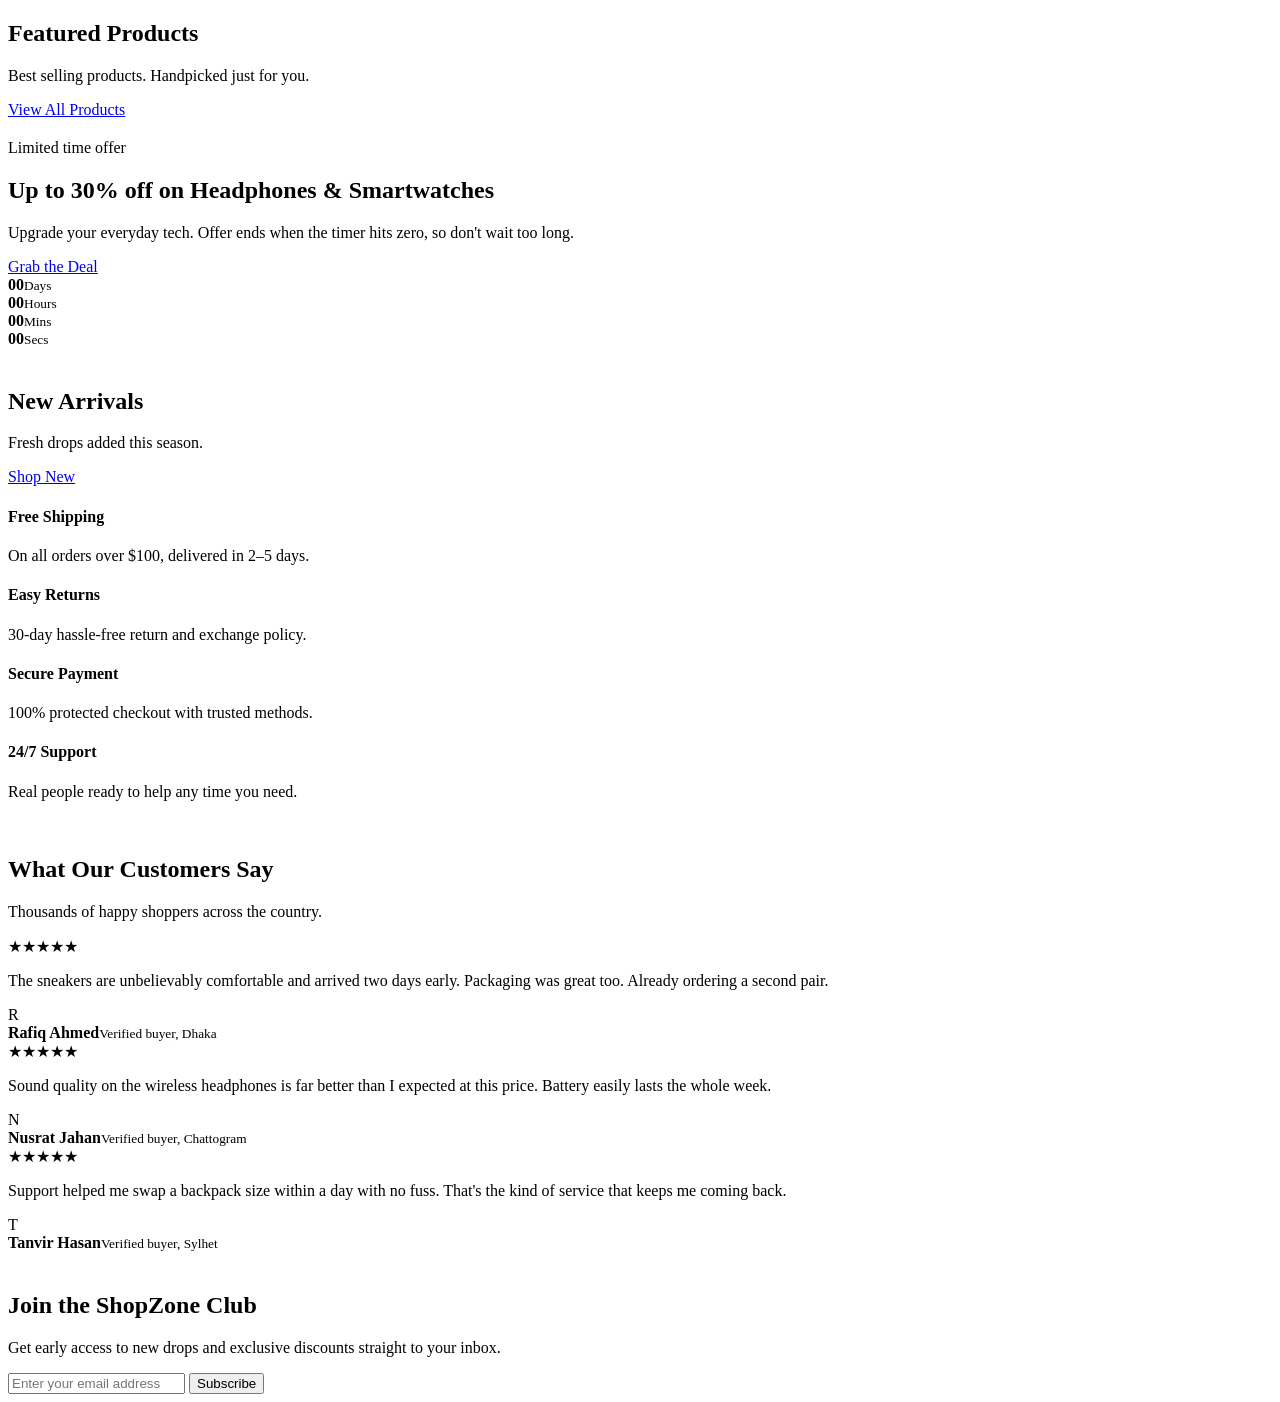
==== index.html @ c3ce2b41 "Add files via upload" ====
<!DOCTYPE html>
<html lang="en">
<head>
  <meta charset="UTF-8">
  <meta name="viewport" content="width=device-width, initial-scale=1">
  <title>ShopZone — Modern E-commerce</title>
  <meta name="description" content="ShopZone: premium sneakers, headphones, smartwatches, backpacks and more. Fast delivery and easy returns.">
  <link rel="preconnect" href="https://fonts.googleapis.com">
  <link rel="preconnect" href="https://fonts.gstatic.com" crossorigin>
  <link href="https://fonts.googleapis.com/css2?family=Inter:wght@400;500;600;700;800&display=swap" rel="stylesheet">
  <link rel="stylesheet" href="css/style.css">
</head>
<body data-page="home">
  <div id="site-header"></div>

  <main>
    <!-- HERO -->
    <section class="hero">
      <div class="container">
        <div class="hero-card" id="hero"></div>
        <div class="cat-strip" id="cat-strip"></div>
      </div>
    </section>

    <!-- FEATURED -->
    <section>
      <div class="container">
        <div class="section-head">
          <div>
            <h2>Featured Products</h2>
            <p>Best selling products. Handpicked just for you.</p>
          </div>
          <a class="link-arrow" href="shop.html">View All Products <i data-i="arrow-right"></i></a>
        </div>
        <div class="grid-5" id="featured"></div>
      </div>
    </section>

    <!-- DEAL -->
    <section style="padding-top:20px">
      <div class="container">
        <div class="deal reveal">
          <div>
            <span class="eyebrow">Limited time offer</span>
            <h2>Up to <span>30% off</span> on Headphones &amp; Smartwatches</h2>
            <p>Upgrade your everyday tech. Offer ends when the timer hits zero, so don't wait too long.</p>
            <a href="shop.html?cat=headphones" class="btn btn-primary">Grab the Deal <i data-i="arrow-right"></i></a>
          </div>
          <div class="countdown" id="countdown" aria-label="Offer countdown">
            <div class="cd-box"><b id="cd-d">00</b><small>Days</small></div>
            <div class="cd-box"><b id="cd-h">00</b><small>Hours</small></div>
            <div class="cd-box"><b id="cd-m">00</b><small>Mins</small></div>
            <div class="cd-box"><b id="cd-s">00</b><small>Secs</small></div>
          </div>
        </div>
      </div>
    </section>

    <!-- NEW ARRIVALS -->
    <section style="padding-top:20px">
      <div class="container">
        <div class="section-head">
          <div>
            <h2>New Arrivals</h2>
            <p>Fresh drops added this season.</p>
          </div>
          <a class="link-arrow" href="shop.html?sort=new">Shop New <i data-i="arrow-right"></i></a>
        </div>
        <div class="grid-4" id="arrivals"></div>
      </div>
    </section>

    <!-- WHY US -->
    <section>
      <div class="container">
        <div class="features">
          <div class="feature panel reveal"><div class="cat-ico"><i data-i="truck"></i></div><div><h4>Free Shipping</h4><p>On all orders over $100, delivered in 2–5 days.</p></div></div>
          <div class="feature panel reveal"><div class="cat-ico"><i data-i="refresh"></i></div><div><h4>Easy Returns</h4><p>30-day hassle-free return and exchange policy.</p></div></div>
          <div class="feature panel reveal"><div class="cat-ico"><i data-i="shield"></i></div><div><h4>Secure Payment</h4><p>100% protected checkout with trusted methods.</p></div></div>
          <div class="feature panel reveal"><div class="cat-ico"><i data-i="headset"></i></div><div><h4>24/7 Support</h4><p>Real people ready to help any time you need.</p></div></div>
        </div>
      </div>
    </section>

    <!-- TESTIMONIALS -->
    <section style="padding-top:20px">
      <div class="container">
        <div class="section-head"><div><h2>What Our Customers Say</h2><p>Thousands of happy shoppers across the country.</p></div></div>
        <div class="grid-3">
          <div class="testi panel reveal"><span class="stars" style="--r:100%">★★★★★</span><p>The sneakers are unbelievably comfortable and arrived two days early. Packaging was great too. Already ordering a second pair.</p><div class="who"><div class="avatar">R</div><div><b>Rafiq Ahmed</b><small>Verified buyer, Dhaka</small></div></div></div>
          <div class="testi panel reveal"><span class="stars" style="--r:100%">★★★★★</span><p>Sound quality on the wireless headphones is far better than I expected at this price. Battery easily lasts the whole week.</p><div class="who"><div class="avatar">N</div><div><b>Nusrat Jahan</b><small>Verified buyer, Chattogram</small></div></div></div>
          <div class="testi panel reveal"><span class="stars" style="--r:90%">★★★★★</span><p>Support helped me swap a backpack size within a day with no fuss. That's the kind of service that keeps me coming back.</p><div class="who"><div class="avatar">T</div><div><b>Tanvir Hasan</b><small>Verified buyer, Sylhet</small></div></div></div>
        </div>
      </div>
    </section>

    <!-- NEWSLETTER -->
    <section style="padding-top:20px">
      <div class="container">
        <div class="newsletter reveal">
          <h2>Join the ShopZone Club</h2>
          <p>Get early access to new drops and exclusive discounts straight to your inbox.</p>
          <form class="nl-form" data-newsletter novalidate>
            <input type="email" placeholder="Enter your email address" aria-label="Email address" required>
            <button class="btn btn-primary" type="submit">Subscribe</button>
          </form>
        </div>
      </div>
    </section>
  </main>

  <div id="site-footer"></div>

  <script src="js/data.js"></script>
  <script src="js/main.js"></script>
  <script src="js/home.js"></script>
</body>
</html>
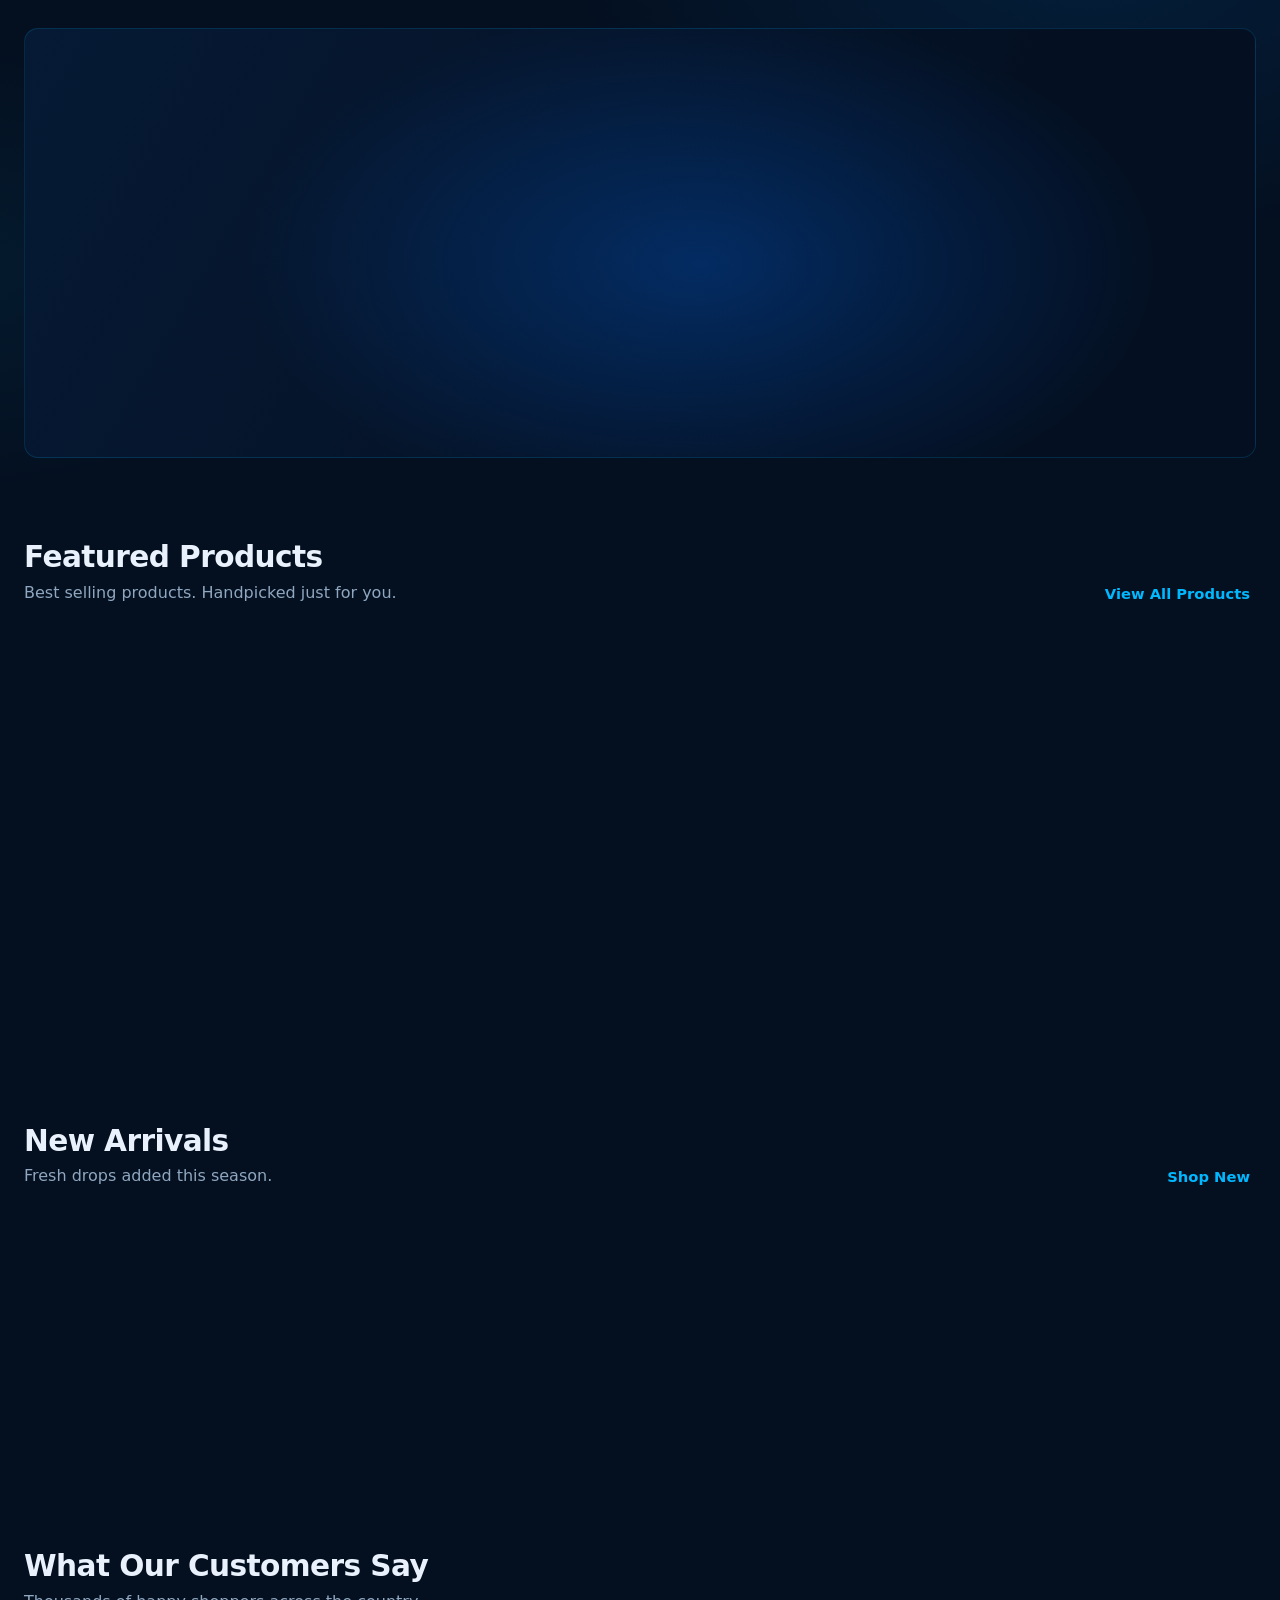
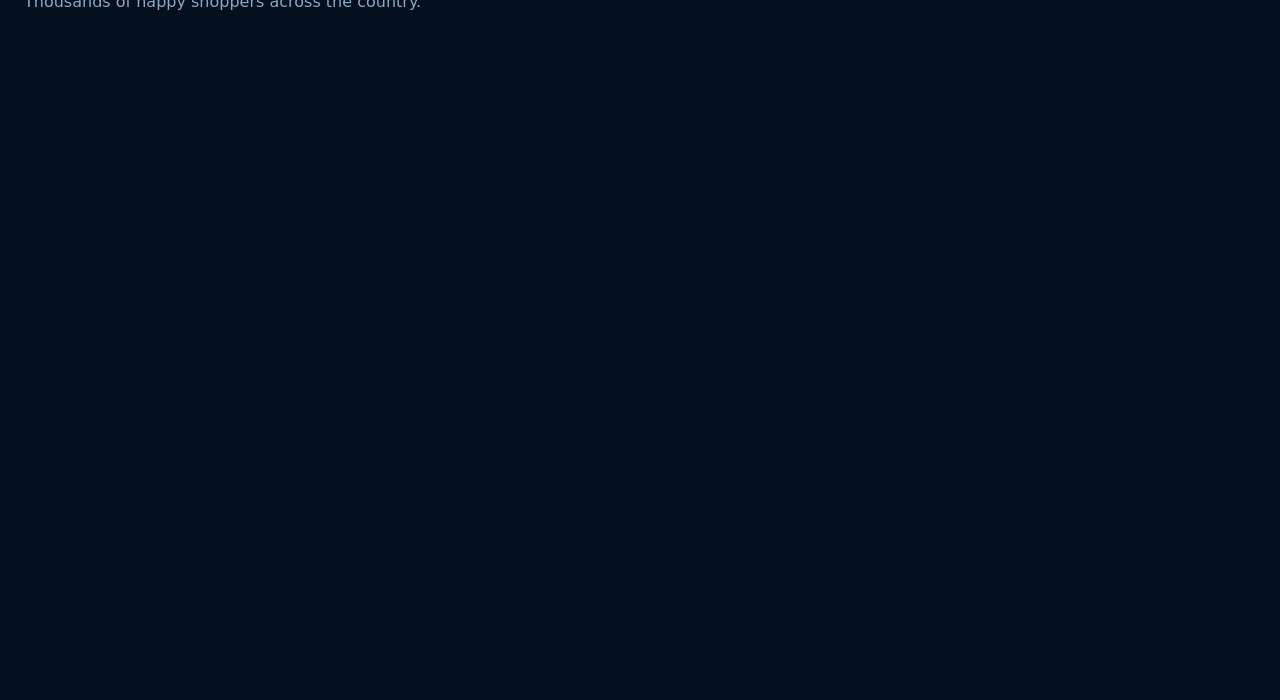
==== commit 219cbce4: "Update index.html" ====
--- a/index.html
+++ b/index.html
@@ -8,7 +8,7 @@
   <link rel="preconnect" href="https://fonts.googleapis.com">
   <link rel="preconnect" href="https://fonts.gstatic.com" crossorigin>
   <link href="https://fonts.googleapis.com/css2?family=Inter:wght@400;500;600;700;800&display=swap" rel="stylesheet">
-  <link rel="stylesheet" href="css/style.css">
+  <link rel="stylesheet" href="style.css">
 </head>
 <body data-page="home">
   <div id="site-header"></div>
--- a/style.css
+++ b/style.css
@@ -0,0 +1,400 @@
+/* ShopZone — main stylesheet */
+:root{
+  --bg:#040f1f; --bg2:#071a31; --card:#081d36; --card2:#0b2442;
+  --border:rgba(0,184,255,.16); --border2:rgba(255,255,255,.08);
+  --accent:#00b8ff; --accent2:#0a84ff; --text:#e9f2fc; --muted:#8fa7c0;
+  --danger:#ff5d73; --ok:#25d49a; --warn:#ffb84d;
+  --radius:14px; --shadow:0 10px 40px rgba(0,0,0,.35);
+  --container:1240px;
+}
+*{box-sizing:border-box;margin:0;padding:0}
+html{scroll-behavior:smooth}
+body{font-family:'Inter',system-ui,-apple-system,'Segoe UI',Roboto,sans-serif;background:var(--bg);color:var(--text);line-height:1.6;-webkit-font-smoothing:antialiased;
+  background-image:radial-gradient(900px 500px at 85% -5%,rgba(0,140,255,.12),transparent 60%),radial-gradient(700px 400px at -5% 30%,rgba(0,184,255,.07),transparent 60%);
+  background-attachment:fixed}
+img{max-width:100%;display:block}
+a{color:inherit;text-decoration:none}
+button,input,select,textarea{font:inherit;color:inherit}
+button{cursor:pointer;background:none;border:0}
+ul{list-style:none}
+.container{width:min(var(--container),100% - 48px);margin-inline:auto}
+svg.ico{width:1.15em;height:1.15em;stroke:currentColor;fill:none;stroke-width:2;stroke-linecap:round;stroke-linejoin:round;flex:none}
+:focus-visible{outline:2px solid var(--accent);outline-offset:2px}
+
+/* ---------- Buttons ---------- */
+.btn{display:inline-flex;align-items:center;justify-content:center;gap:8px;padding:12px 24px;border-radius:999px;font-weight:600;font-size:.95rem;transition:.25s;white-space:nowrap}
+.btn-primary{background:linear-gradient(135deg,#17c3ff,#0a8cff);color:#021428;box-shadow:0 8px 24px rgba(0,170,255,.3)}
+.btn-primary:hover{transform:translateY(-2px);box-shadow:0 12px 30px rgba(0,170,255,.45)}
+.btn-outline{border:1px solid var(--accent);color:var(--accent);background:rgba(0,184,255,.04)}
+.btn-outline:hover{background:var(--accent);color:#021428}
+.btn-ghost{border:1px solid var(--border2);color:var(--text)}
+.btn-ghost:hover{border-color:var(--accent);color:var(--accent)}
+.btn-block{width:100%}
+.btn-sm{padding:9px 16px;font-size:.85rem}
+.btn[disabled]{opacity:.5;pointer-events:none}
+
+/* ---------- Header ---------- */
+.site-header{position:sticky;top:0;z-index:100;background:rgba(4,15,31,.82);backdrop-filter:blur(14px);border-bottom:1px solid var(--border2)}
+.header-inner{display:flex;align-items:center;gap:28px;height:76px}
+.logo{display:flex;align-items:center;gap:10px;font-size:1.45rem;font-weight:800;letter-spacing:-.02em}
+.logo svg{width:34px;height:34px}
+.logo span{color:var(--accent)}
+.search{flex:0 1 400px;position:relative}
+.search input{width:100%;padding:12px 18px 12px 46px;border-radius:999px;background:rgba(255,255,255,.04);border:1px solid var(--border);outline:0;transition:.2s;font-size:.92rem}
+.search input::placeholder{color:#7f97b0}
+.search input:focus{border-color:var(--accent);box-shadow:0 0 0 4px rgba(0,184,255,.12)}
+.search .ico{position:absolute;left:17px;top:50%;transform:translateY(-50%);color:#9bb2c9}
+.nav{display:flex;gap:6px;margin-left:auto}
+.nav a{position:relative;padding:8px 16px;font-weight:500;font-size:.95rem;color:#cfdced;transition:.2s}
+.nav a:hover{color:#fff}
+.nav a.active{color:#fff}
+.nav a.active::after{content:"";position:absolute;left:16px;right:16px;bottom:-14px;height:2px;background:var(--accent);box-shadow:0 0 12px var(--accent);border-radius:2px}
+.header-actions{display:flex;align-items:center;gap:8px}
+.icon-btn{position:relative;width:44px;height:44px;display:grid;place-items:center;border-radius:50%;transition:.2s;font-size:1.15rem}
+.icon-btn:hover{background:rgba(0,184,255,.1);color:var(--accent)}
+.icon-btn.boxed{border:1px solid var(--border)}
+.cart-badge{position:absolute;top:-2px;right:-2px;min-width:20px;height:20px;padding:0 5px;border-radius:999px;background:var(--accent);color:#021428;font-size:.7rem;font-weight:800;display:grid;place-items:center;transition:transform .25s}
+.cart-badge.bump{transform:scale(1.4)}
+.cart-badge:empty,.cart-badge[data-n="0"]{display:none}
+.menu-toggle{display:none}
+
+/* ---------- Layout helpers ---------- */
+section{padding:56px 0}
+.section-head{display:flex;align-items:flex-end;justify-content:space-between;gap:20px;margin-bottom:28px}
+.section-head h2{font-size:1.85rem;font-weight:800;letter-spacing:-.02em;line-height:1.2}
+.section-head p{color:var(--muted);margin-top:4px}
+.link-arrow{display:inline-flex;align-items:center;gap:6px;color:var(--accent);font-weight:600;font-size:.92rem}
+.link-arrow:hover{gap:10px}
+.link-arrow{transition:gap .2s}
+.eyebrow{display:inline-block;font-size:.75rem;letter-spacing:.28em;text-transform:uppercase;color:var(--accent);font-weight:700;margin-bottom:12px}
+.grid-5{display:grid;grid-template-columns:repeat(5,1fr);gap:20px}
+.grid-4{display:grid;grid-template-columns:repeat(4,1fr);gap:20px}
+.grid-3{display:grid;grid-template-columns:repeat(3,1fr);gap:24px}
+.panel{background:linear-gradient(180deg,var(--card),#06172d);border:1px solid var(--border);border-radius:var(--radius)}
+
+/* page hero (inner pages) */
+.page-hero{padding:56px 0 40px;text-align:center;border-bottom:1px solid var(--border2);background:radial-gradient(600px 220px at 50% 0,rgba(0,184,255,.12),transparent 70%)}
+.page-hero h1{font-size:2.5rem;font-weight:800;letter-spacing:-.03em}
+.page-hero p{color:var(--muted);max-width:620px;margin:10px auto 0}
+.crumbs{display:flex;justify-content:center;gap:8px;font-size:.85rem;color:var(--muted);margin-bottom:14px}
+.crumbs a:hover{color:var(--accent)}
+
+/* ---------- Hero (home) ---------- */
+.hero{padding:28px 0 8px}
+.hero-card{position:relative;isolation:isolate;overflow:hidden;border:1px solid var(--border);border-radius:var(--radius);min-height:430px;
+  background:radial-gradient(700px 400px at 55% 55%,rgba(0,110,255,.28),transparent 65%),linear-gradient(120deg,#061a35,#041022 70%)}
+.hero-slide{position:absolute;inset:0;display:grid;grid-template-columns:1.05fr 1.2fr .75fr;align-items:center;gap:20px;padding:0 52px;opacity:0;visibility:hidden;transition:opacity .7s,visibility .7s}
+.hero-slide.on{opacity:1;visibility:visible}
+.hero-copy .eyebrow{font-size:.72rem}
+.hero-copy h1{font-size:clamp(2.4rem,4.6vw,4rem);line-height:1.04;font-weight:800;letter-spacing:-.035em}
+.hero-copy h1 em{display:block;font-style:normal;color:var(--accent)}
+.hero-copy p{color:#c4d4e6;max-width:380px;margin:16px 0 26px}
+.hero-visual{position:relative;height:100%;display:grid;place-items:center}
+.hero-ring{position:relative;width:min(400px,100%);aspect-ratio:1;border-radius:50%;padding:10px;
+  background:conic-gradient(from 200deg,#00b8ff,#0a4cff,transparent 55%,#00b8ff);animation:spin 14s linear infinite}
+.hero-ring::after{content:"";position:absolute;inset:-26px;border-radius:50%;background:radial-gradient(circle,rgba(0,150,255,.35),transparent 65%);z-index:-1;filter:blur(18px)}
+.hero-ring .inner{width:100%;height:100%;border-radius:50%;overflow:hidden;background:#04122a;animation:spin 14s linear infinite reverse}
+.hero-ring img{width:100%;height:100%;object-fit:cover}
+@keyframes spin{to{transform:rotate(360deg)}}
+.hero-info h3{font-size:1.35rem;font-weight:700}
+.hero-info .tags{display:flex;flex-wrap:wrap;align-items:center;gap:8px;color:#bfd0e3;font-size:.82rem;margin:6px 0 14px}
+.hero-info .tags i{width:4px;height:4px;background:var(--accent);border-radius:50%}
+.hero-info .price{font-size:1.7rem;font-weight:800;margin-bottom:14px}
+.hero-dots{position:absolute;bottom:18px;left:50%;transform:translateX(-50%);display:flex;gap:8px;z-index:3}
+.hero-dots button{width:9px;height:9px;border-radius:99px;background:rgba(255,255,255,.25);transition:.3s}
+.hero-dots button.on{width:28px;background:var(--accent)}
+
+/* ---------- Category tiles ---------- */
+.cat-strip{display:grid;grid-template-columns:repeat(6,1fr);gap:16px;margin-top:18px}
+.cat-tile{display:flex;align-items:center;gap:14px;padding:18px;border:1px solid var(--border);border-radius:12px;background:linear-gradient(180deg,rgba(11,36,66,.7),rgba(6,22,42,.7));transition:.25s}
+.cat-tile:hover{transform:translateY(-4px);border-color:var(--accent);box-shadow:0 12px 30px rgba(0,150,255,.15)}
+.cat-ico{width:52px;height:52px;border-radius:50%;display:grid;place-items:center;background:rgba(0,184,255,.1);border:1px solid var(--border);color:#dff3ff;font-size:1.4rem;flex:none}
+.cat-tile b{display:block;font-size:.95rem;line-height:1.3}
+.cat-tile small{color:var(--muted);font-size:.8rem}
+
+/* ---------- Product card ---------- */
+.card{position:relative;background:linear-gradient(180deg,var(--card),#06172d);border:1px solid var(--border);border-radius:12px;overflow:hidden;transition:.3s;display:flex;flex-direction:column}
+.card:hover{transform:translateY(-6px);border-color:rgba(0,184,255,.45);box-shadow:0 18px 40px rgba(0,0,0,.4),0 0 0 1px rgba(0,184,255,.1)}
+.card-img{display:block;position:relative;aspect-ratio:4/3;overflow:hidden;background:radial-gradient(circle at 50% 60%,#0c2d57,#06162b)}
+.card-img img{width:100%;height:100%;object-fit:cover;transition:transform .5s}
+.card:hover .card-img img{transform:scale(1.07)}
+.badge{position:absolute;top:12px;left:12px;z-index:2;padding:3px 10px;border-radius:6px;background:var(--accent2);font-size:.75rem;font-weight:700;color:#fff}
+.badge.new{background:var(--ok);color:#02241a}
+.wish{position:absolute;top:10px;right:10px;z-index:2;width:36px;height:36px;border-radius:50%;display:grid;place-items:center;background:rgba(4,15,31,.55);backdrop-filter:blur(6px);transition:.2s}
+.wish:hover{color:var(--danger);transform:scale(1.1)}
+.wish.on{color:var(--danger)}
+.wish.on svg,.wish-btn.on svg{fill:var(--danger)}
+.wish-btn{width:52px;padding:0}
+.wish-btn.on{color:var(--danger);border-color:var(--danger)}
+.card-body{padding:16px;display:flex;flex-direction:column;gap:8px;flex:1}
+.card-body h3{font-size:.98rem;font-weight:600;line-height:1.35}
+.card-body h3 a:hover{color:var(--accent)}
+.rating{display:flex;align-items:center;gap:8px;font-size:.8rem;color:#c5d4e6}
+.stars{--r:90%;font-size:.95rem;letter-spacing:2px;background:linear-gradient(90deg,#ffb534 var(--r),#34455c var(--r));-webkit-background-clip:text;background-clip:text;color:transparent;-webkit-text-fill-color:transparent;line-height:1}
+.price{display:flex;align-items:baseline;gap:10px}
+.price s{color:#7d93ab;font-size:.85rem}
+.price b{color:var(--accent);font-size:1.15rem;font-weight:700}
+.card-body .btn{margin-top:auto}
+.card-body .btn-outline{border-radius:8px;padding:10px;font-size:.85rem}
+
+/* ---------- Deal banner ---------- */
+.deal{display:grid;grid-template-columns:1.2fr 1fr;gap:30px;align-items:center;padding:44px 52px;border-radius:var(--radius);border:1px solid var(--border);overflow:hidden;position:relative;
+  background:radial-gradient(500px 300px at 90% 50%,rgba(0,150,255,.3),transparent 70%),linear-gradient(120deg,#07213f,#041022)}
+.deal h2{font-size:2.2rem;font-weight:800;letter-spacing:-.03em;line-height:1.15;margin-bottom:10px}
+.deal h2 span{color:var(--accent)}
+.deal p{color:#bfd0e3;margin-bottom:22px;max-width:440px}
+.countdown{display:flex;gap:12px;justify-content:center}
+.cd-box{width:84px;padding:14px 0;text-align:center;border-radius:12px;background:rgba(255,255,255,.05);border:1px solid var(--border)}
+.cd-box b{display:block;font-size:1.9rem;font-weight:800;line-height:1.1;font-variant-numeric:tabular-nums}
+.cd-box small{font-size:.7rem;color:var(--muted);text-transform:uppercase;letter-spacing:.12em}
+
+/* ---------- Feature / info blocks ---------- */
+.features{display:grid;grid-template-columns:repeat(4,1fr);gap:20px}
+.feature{padding:26px;display:flex;gap:16px;align-items:flex-start;transition:.25s}
+.feature:hover{border-color:var(--accent);transform:translateY(-3px)}
+.feature .cat-ico{width:48px;height:48px;font-size:1.25rem;color:var(--accent)}
+.feature h4{font-size:1rem;margin-bottom:3px}
+.feature p{color:var(--muted);font-size:.86rem;line-height:1.5}
+
+.testi{padding:28px}
+.testi p{color:#d2deec;font-size:.96rem;margin:12px 0 20px}
+.who{display:flex;align-items:center;gap:12px}
+.avatar{width:44px;height:44px;border-radius:50%;display:grid;place-items:center;font-weight:700;background:linear-gradient(135deg,#17c3ff,#0a4cff);color:#021428}
+.who b{display:block;font-size:.93rem;line-height:1.3}
+.who small{color:var(--muted)}
+
+.newsletter{text-align:center;padding:52px 24px;border-radius:var(--radius);border:1px solid var(--border);background:linear-gradient(180deg,#07213f,#05142a)}
+.newsletter h2{font-size:1.9rem;font-weight:800;letter-spacing:-.02em}
+.newsletter p{color:var(--muted);margin:8px auto 24px;max-width:480px}
+.nl-form{display:flex;gap:10px;max-width:480px;margin:auto}
+.nl-form input{flex:1;padding:13px 20px;border-radius:999px;background:rgba(255,255,255,.05);border:1px solid var(--border);outline:0}
+.nl-form input:focus{border-color:var(--accent)}
+
+/* ---------- Footer ---------- */
+.site-footer{margin-top:50px;border-top:1px solid var(--border2);background:#030c19;padding:56px 0 0}
+.foot-grid{display:grid;grid-template-columns:1.5fr 1fr 1fr 1.2fr;gap:40px}
+.foot-grid p{color:var(--muted);font-size:.9rem;margin:14px 0 18px;max-width:300px}
+.foot-grid h5{font-size:.95rem;margin-bottom:16px}
+.foot-grid li{margin-bottom:10px}
+.foot-grid li a{color:var(--muted);font-size:.9rem;transition:.2s}
+.foot-grid li a:hover{color:var(--accent);padding-left:4px}
+.socials{display:flex;gap:10px}
+.socials a{width:38px;height:38px;border-radius:50%;display:grid;place-items:center;border:1px solid var(--border);color:#c6d6e8;transition:.2s}
+.socials a:hover{background:var(--accent);color:#021428;transform:translateY(-3px)}
+.contact-li{display:flex;gap:10px;color:var(--muted);font-size:.9rem;margin-bottom:12px;align-items:flex-start}
+.contact-li .ico{color:var(--accent);margin-top:4px}
+.foot-bottom{margin-top:44px;padding:20px 0;border-top:1px solid var(--border2);display:flex;justify-content:space-between;flex-wrap:wrap;gap:10px;color:#6f869e;font-size:.85rem}
+.pay{display:flex;gap:8px}
+.pay span{padding:3px 10px;border:1px solid var(--border2);border-radius:6px;font-size:.72rem;font-weight:700;color:#9fb4ca}
+
+/* ---------- Shop page ---------- */
+.shop-layout{display:grid;grid-template-columns:270px 1fr;gap:30px;align-items:start}
+.filters{padding:24px;position:sticky;top:96px}
+.filters h4{font-size:1rem;margin-bottom:14px;display:flex;justify-content:space-between;align-items:center}
+.filter-group{padding-bottom:22px;margin-bottom:22px;border-bottom:1px solid var(--border2)}
+.filter-group:last-child{border:0;margin:0;padding:0}
+.check{display:flex;align-items:center;gap:10px;padding:6px 0;color:#c9d8e8;font-size:.92rem;cursor:pointer}
+.check input{accent-color:var(--accent);width:16px;height:16px}
+.check span.n{margin-left:auto;color:var(--muted);font-size:.8rem}
+input[type=range]{width:100%;accent-color:var(--accent)}
+.range-val{display:flex;justify-content:space-between;color:var(--muted);font-size:.85rem;margin-top:6px}
+.shop-top{display:flex;justify-content:space-between;align-items:center;gap:16px;margin-bottom:22px;flex-wrap:wrap}
+.shop-top p{color:var(--muted)}
+.select,.shop-top select{padding:10px 16px;border-radius:10px;background:var(--card);border:1px solid var(--border);outline:0;min-width:190px}
+.select option,.shop-top select option{background:#081d36}
+.shop-top .search-inline{flex:1;max-width:320px;position:relative}
+.shop-top .search-inline input{width:100%;padding:10px 16px 10px 40px;border-radius:10px;background:var(--card);border:1px solid var(--border);outline:0}
+.shop-top .search-inline .ico{position:absolute;left:14px;top:50%;transform:translateY(-50%);color:var(--muted)}
+.shop-grid{display:grid;grid-template-columns:repeat(3,1fr);gap:20px}
+.empty{grid-column:1/-1;text-align:center;padding:70px 20px;color:var(--muted)}
+.empty h3{color:var(--text);margin-bottom:6px}
+.filter-toggle{display:none}
+
+/* ---------- Categories page ---------- */
+.cat-card{position:relative;display:block;aspect-ratio:4/3.2;border-radius:var(--radius);overflow:hidden;border:1px solid var(--border);transition:.3s}
+.cat-card img{position:absolute;inset:0;width:100%;height:100%;object-fit:cover;transition:transform .6s}
+.cat-card::after{content:"";position:absolute;inset:0;background:linear-gradient(180deg,rgba(4,15,31,.1),rgba(4,15,31,.92))}
+.cat-card:hover{border-color:var(--accent);transform:translateY(-5px)}
+.cat-card:hover img{transform:scale(1.08)}
+.cat-card .txt{position:absolute;left:24px;right:24px;bottom:22px;z-index:2}
+.cat-card h3{font-size:1.45rem;font-weight:800}
+.cat-card p{color:#c1d1e3;font-size:.9rem;margin:4px 0 10px}
+.cat-card .count{display:inline-flex;align-items:center;gap:6px;color:var(--accent);font-weight:600;font-size:.9rem}
+
+/* ---------- Product page ---------- */
+.pd{display:grid;grid-template-columns:1.05fr 1fr;gap:48px;align-items:start}
+.pd-gallery{padding:14px;position:sticky;top:96px}
+.pd-main{aspect-ratio:1;border-radius:10px;overflow:hidden;background:#06162b}
+.pd-main img{width:100%;height:100%;object-fit:cover}
+.pd-thumbs{display:grid;grid-template-columns:repeat(4,1fr);gap:10px;margin-top:12px}
+.pd-thumbs button{aspect-ratio:1;border-radius:8px;overflow:hidden;border:2px solid transparent;opacity:.65;transition:.2s}
+.pd-thumbs button.on,.pd-thumbs button:hover{border-color:var(--accent);opacity:1}
+.pd-thumbs img{width:100%;height:100%;object-fit:cover}
+.pd-info h1{font-size:2.1rem;font-weight:800;letter-spacing:-.025em;line-height:1.2;margin:6px 0 12px}
+.pd-info .price b{font-size:2rem}
+.pd-info .price s{font-size:1.05rem}
+.save-tag{padding:3px 10px;border-radius:6px;background:rgba(37,212,154,.15);color:var(--ok);font-size:.78rem;font-weight:700}
+.pd-desc{color:#c4d4e6;margin:18px 0}
+.opt-label{font-weight:600;font-size:.9rem;margin:20px 0 10px}
+.opts{display:flex;flex-wrap:wrap;gap:10px}
+.opt{min-width:48px;padding:9px 14px;border-radius:8px;border:1px solid var(--border);background:rgba(255,255,255,.03);font-size:.88rem;transition:.2s}
+.opt:hover{border-color:var(--accent)}
+.opt.on{background:var(--accent);color:#021428;border-color:var(--accent);font-weight:700}
+.swatch{width:34px;height:34px;min-width:0;padding:0;border-radius:50%;border:2px solid var(--border2);position:relative}
+.swatch.on{border-color:var(--accent);box-shadow:0 0 0 3px rgba(0,184,255,.25);background:inherit}
+.buy-row{display:flex;gap:14px;margin:28px 0 20px;flex-wrap:wrap}
+.qty{display:inline-flex;align-items:center;border:1px solid var(--border);border-radius:999px;overflow:hidden}
+.qty button{width:42px;height:46px;display:grid;place-items:center;transition:.2s}
+.qty button:hover{background:rgba(0,184,255,.12);color:var(--accent)}
+.qty span{min-width:36px;text-align:center;font-weight:700}
+.perks{display:grid;gap:10px;padding:18px 20px;margin-top:8px}
+.perks div{display:flex;gap:12px;align-items:center;font-size:.9rem;color:#c4d4e6}
+.perks .ico{color:var(--accent)}
+.tabs{display:flex;gap:6px;border-bottom:1px solid var(--border2);margin-bottom:24px}
+.tab{padding:12px 22px;color:var(--muted);font-weight:600;border-bottom:2px solid transparent;margin-bottom:-1px;transition:.2s}
+.tab.on{color:var(--accent);border-color:var(--accent)}
+.tab-pane{display:none}.tab-pane.on{display:block}
+.tab-pane ul.dot li{padding:7px 0 7px 26px;position:relative;color:#c8d7e8}
+.tab-pane ul.dot li::before{content:"";position:absolute;left:4px;top:15px;width:8px;height:8px;border-radius:50%;background:var(--accent)}
+.spec{width:100%;border-collapse:collapse}
+.spec td{padding:12px 0;border-bottom:1px solid var(--border2);font-size:.92rem}
+.spec td:first-child{color:var(--muted);width:200px}
+.review{padding:20px 0;border-bottom:1px solid var(--border2)}
+.review p{color:#c8d7e8;margin-top:8px;font-size:.93rem}
+
+/* ---------- Cart ---------- */
+.cart-layout{display:grid;grid-template-columns:1fr 380px;gap:30px;align-items:start}
+.cart-item{display:grid;grid-template-columns:100px 1fr auto;gap:20px;padding:18px;align-items:center;border-bottom:1px solid var(--border2)}
+.cart-item:last-child{border:0}
+.cart-item img{width:100px;height:100px;border-radius:10px;object-fit:cover;background:#06162b}
+.cart-item h4{font-size:1rem;margin-bottom:2px}
+.cart-item small{color:var(--muted)}
+.cart-item .qty button{height:38px;width:36px}
+.ci-right{text-align:right;display:flex;flex-direction:column;align-items:flex-end;gap:10px}
+.ci-right b{font-size:1.1rem;color:var(--accent)}
+.remove{color:var(--muted);display:inline-flex;gap:6px;align-items:center;font-size:.82rem;transition:.2s}
+.remove:hover{color:var(--danger)}
+.summary{padding:26px;position:sticky;top:96px}
+.summary h3{margin-bottom:18px}
+.sum-row{display:flex;justify-content:space-between;padding:8px 0;color:#c4d4e6;font-size:.95rem}
+.sum-row.total{border-top:1px solid var(--border2);margin-top:10px;padding-top:16px;font-size:1.2rem;font-weight:800;color:#fff}
+.sum-row.disc{color:var(--ok)}
+.coupon{display:flex;gap:8px;margin:16px 0}
+.coupon input{flex:1;min-width:0;padding:11px 14px;border-radius:10px;background:rgba(255,255,255,.04);border:1px solid var(--border);outline:0;text-transform:uppercase}
+.free-ship{height:6px;border-radius:9px;background:rgba(255,255,255,.08);overflow:hidden;margin:6px 0 4px}
+.free-ship i{display:block;height:100%;background:linear-gradient(90deg,#17c3ff,#0a8cff);transition:width .4s}
+.hint{font-size:.8rem;color:var(--muted)}
+
+/* ---------- Forms / modal ---------- */
+.field{margin-bottom:16px}
+.field label{display:block;font-size:.85rem;font-weight:600;margin-bottom:7px;color:#cfdced}
+.field input,.field textarea,.field select{width:100%;padding:13px 16px;border-radius:10px;background:rgba(255,255,255,.04);border:1px solid var(--border);outline:0;transition:.2s}
+.field select option{background:#081d36}
+.field input:focus,.field textarea:focus,.field select:focus{border-color:var(--accent);box-shadow:0 0 0 4px rgba(0,184,255,.1)}
+.field textarea{min-height:140px;resize:vertical}
+.field .err{display:none;color:var(--danger);font-size:.8rem;margin-top:5px}
+.field.bad input,.field.bad textarea{border-color:var(--danger)}
+.field.bad .err{display:block}
+.row2{display:grid;grid-template-columns:1fr 1fr;gap:16px}
+.modal{position:fixed;inset:0;z-index:200;display:none;place-items:center;padding:20px;background:rgba(2,8,18,.75);backdrop-filter:blur(6px);overflow-y:auto}
+.modal.open{display:grid}
+.modal-box{width:min(560px,100%);padding:32px;position:relative;animation:pop .3s ease}
+.modal-box h3{font-size:1.4rem;margin-bottom:6px}
+.modal-x{position:absolute;top:14px;right:14px}
+.success{text-align:center;padding:10px 0}
+.success .tick{width:76px;height:76px;margin:0 auto 18px;border-radius:50%;display:grid;place-items:center;background:rgba(37,212,154,.15);color:var(--ok);font-size:2rem}
+@keyframes pop{from{opacity:0;transform:translateY(14px) scale(.97)}to{opacity:1;transform:none}}
+
+/* ---------- About / contact / auth ---------- */
+.split{display:grid;grid-template-columns:1fr 1fr;gap:56px;align-items:center}
+.split img{border-radius:var(--radius);border:1px solid var(--border);aspect-ratio:4/3.3;object-fit:cover;width:100%}
+.split h2{font-size:2rem;font-weight:800;letter-spacing:-.025em;margin-bottom:14px;line-height:1.2}
+.split p{color:#c2d2e4;margin-bottom:14px}
+.stats{display:grid;grid-template-columns:repeat(4,1fr);gap:20px}
+.stat{padding:30px 20px;text-align:center}
+.stat b{display:block;font-size:2.4rem;font-weight:800;color:var(--accent);line-height:1.1}
+.stat span{color:var(--muted);font-size:.9rem}
+.team{text-align:center;padding:26px 20px}
+.team .avatar{width:84px;height:84px;font-size:1.7rem;margin:0 auto 14px}
+.team small{color:var(--accent)}
+.contact-grid{display:grid;grid-template-columns:1fr 1.35fr;gap:30px}
+.info-card{padding:30px}
+.info-item{display:flex;gap:16px;padding:16px 0;border-bottom:1px solid var(--border2)}
+.info-item:last-child{border:0}
+.info-item .cat-ico{width:46px;height:46px;font-size:1.1rem;color:var(--accent)}
+.info-item b{display:block}
+.info-item span{color:var(--muted);font-size:.9rem}
+.faq-item{border:1px solid var(--border);border-radius:12px;margin-bottom:12px;background:var(--card);overflow:hidden}
+.faq-q{width:100%;display:flex;justify-content:space-between;align-items:center;padding:18px 22px;font-weight:600;text-align:left}
+.faq-q .ico{transition:.3s;color:var(--accent)}
+.faq-item.open .faq-q .ico{transform:rotate(180deg)}
+.faq-a{max-height:0;overflow:hidden;transition:max-height .35s;color:#b9cadd;padding:0 22px;font-size:.93rem}
+.faq-item.open .faq-a{max-height:220px;padding-bottom:18px}
+.auth{max-width:460px;margin:50px auto;padding:34px}
+.auth-tabs{display:grid;grid-template-columns:1fr 1fr;background:rgba(255,255,255,.04);border-radius:999px;padding:4px;margin-bottom:26px}
+.auth-tabs button{padding:10px;border-radius:999px;font-weight:600;color:var(--muted);transition:.2s}
+.auth-tabs button.on{background:var(--accent);color:#021428}
+.auth form{display:none}.auth form.on{display:block}
+.profile{text-align:center}
+.profile .avatar{width:84px;height:84px;font-size:1.8rem;margin:0 auto 14px}
+
+/* ---------- Toast / misc ---------- */
+.toast-wrap{position:fixed;right:22px;bottom:22px;z-index:300;display:grid;gap:10px}
+.toast{display:flex;align-items:center;gap:12px;padding:14px 18px;border-radius:12px;background:#0b2a4d;border:1px solid var(--border);box-shadow:var(--shadow);animation:slide .35s ease;font-size:.92rem;max-width:340px}
+.toast .ico{color:var(--ok)}
+.toast.err .ico{color:var(--danger)}
+@keyframes slide{from{opacity:0;transform:translateX(30px)}to{opacity:1;transform:none}}
+.reveal{opacity:0;transform:translateY(24px);transition:opacity .7s,transform .7s}
+.reveal.in{opacity:1;transform:none}
+.to-top{position:fixed;right:22px;bottom:84px;width:46px;height:46px;border-radius:50%;background:var(--accent);color:#021428;display:grid;place-items:center;opacity:0;pointer-events:none;transition:.3s;z-index:90;box-shadow:0 8px 20px rgba(0,170,255,.35)}
+.to-top.show{opacity:1;pointer-events:auto}
+.to-top svg{transform:rotate(-90deg)}
+.promo-bar{background:linear-gradient(90deg,#0a4cff,#00b8ff);color:#021428;text-align:center;font-size:.82rem;font-weight:600;padding:8px 16px}
+
+/* ---------- Responsive ---------- */
+@media(max-width:1180px){
+  .grid-5{grid-template-columns:repeat(3,1fr)}
+  .cat-strip{grid-template-columns:repeat(3,1fr)}
+  .hero-slide{grid-template-columns:1fr 1fr;padding:0 36px}
+  .hero-info{display:none}
+  .features{grid-template-columns:repeat(2,1fr)}
+  .search{flex:1 1 220px}
+}
+@media(max-width:960px){
+  .menu-toggle{display:grid}
+  .nav{position:fixed;top:76px;left:0;right:0;flex-direction:column;background:#040f1f;border-bottom:1px solid var(--border);padding:12px 24px 20px;gap:2px;transform:translateY(-130%);transition:.35s;margin:0;z-index:-1}
+  .nav.open{transform:none}
+  .nav a{padding:14px 4px;border-bottom:1px solid var(--border2)}
+  .nav a.active::after{display:none}
+  .shop-layout,.cart-layout,.pd,.split,.contact-grid{grid-template-columns:1fr}
+  .filters{position:fixed;inset:0 auto 0 0;width:min(320px,88%);z-index:150;overflow-y:auto;border-radius:0;transform:translateX(-105%);transition:.35s;top:0}
+  .filters.open{transform:none}
+  .filter-toggle{display:inline-flex}
+  .shop-grid{grid-template-columns:repeat(2,1fr)}
+  .grid-4,.stats{grid-template-columns:repeat(2,1fr)}
+  .grid-3{grid-template-columns:repeat(2,1fr)}
+  .deal{grid-template-columns:1fr;padding:34px 28px}
+  .foot-grid{grid-template-columns:1fr 1fr}
+  .pd-gallery,.summary{position:static}
+}
+@media(max-width:680px){
+  .container{width:calc(100% - 32px)}
+  .search{display:none}
+  .header-inner{gap:10px}.nav{margin-left:0}.header-actions{margin-left:auto}
+  .hero-card{min-height:620px}
+  .hero-slide{grid-template-columns:1fr;grid-template-rows:auto 1fr;padding:34px 24px 50px;align-content:start}
+  .hero-visual{order:-1;height:230px}.hero-ring{width:220px}
+  .grid-5,.grid-4,.grid-3,.shop-grid{grid-template-columns:repeat(2,1fr);gap:12px}
+  .cat-strip{grid-template-columns:repeat(2,1fr)}
+  .features{grid-template-columns:1fr}
+  .section-head{flex-direction:column;align-items:flex-start}
+  .page-hero h1{font-size:2rem}
+  .cart-item{grid-template-columns:76px 1fr}.cart-item img{width:76px;height:76px}
+  .ci-right{grid-column:1/-1;flex-direction:row;justify-content:space-between;align-items:center;width:100%}
+  .row2,.nl-form{grid-template-columns:1fr;flex-direction:column}
+  .foot-grid{grid-template-columns:1fr}
+  .cd-box{width:70px}
+  .card-body{padding:12px}.card-body h3{font-size:.9rem}
+}
+@media(max-width:420px){.grid-5,.grid-4,.grid-3,.shop-grid{grid-template-columns:1fr}}
+@media(prefers-reduced-motion:reduce){*{animation:none!important;transition:none!important}}
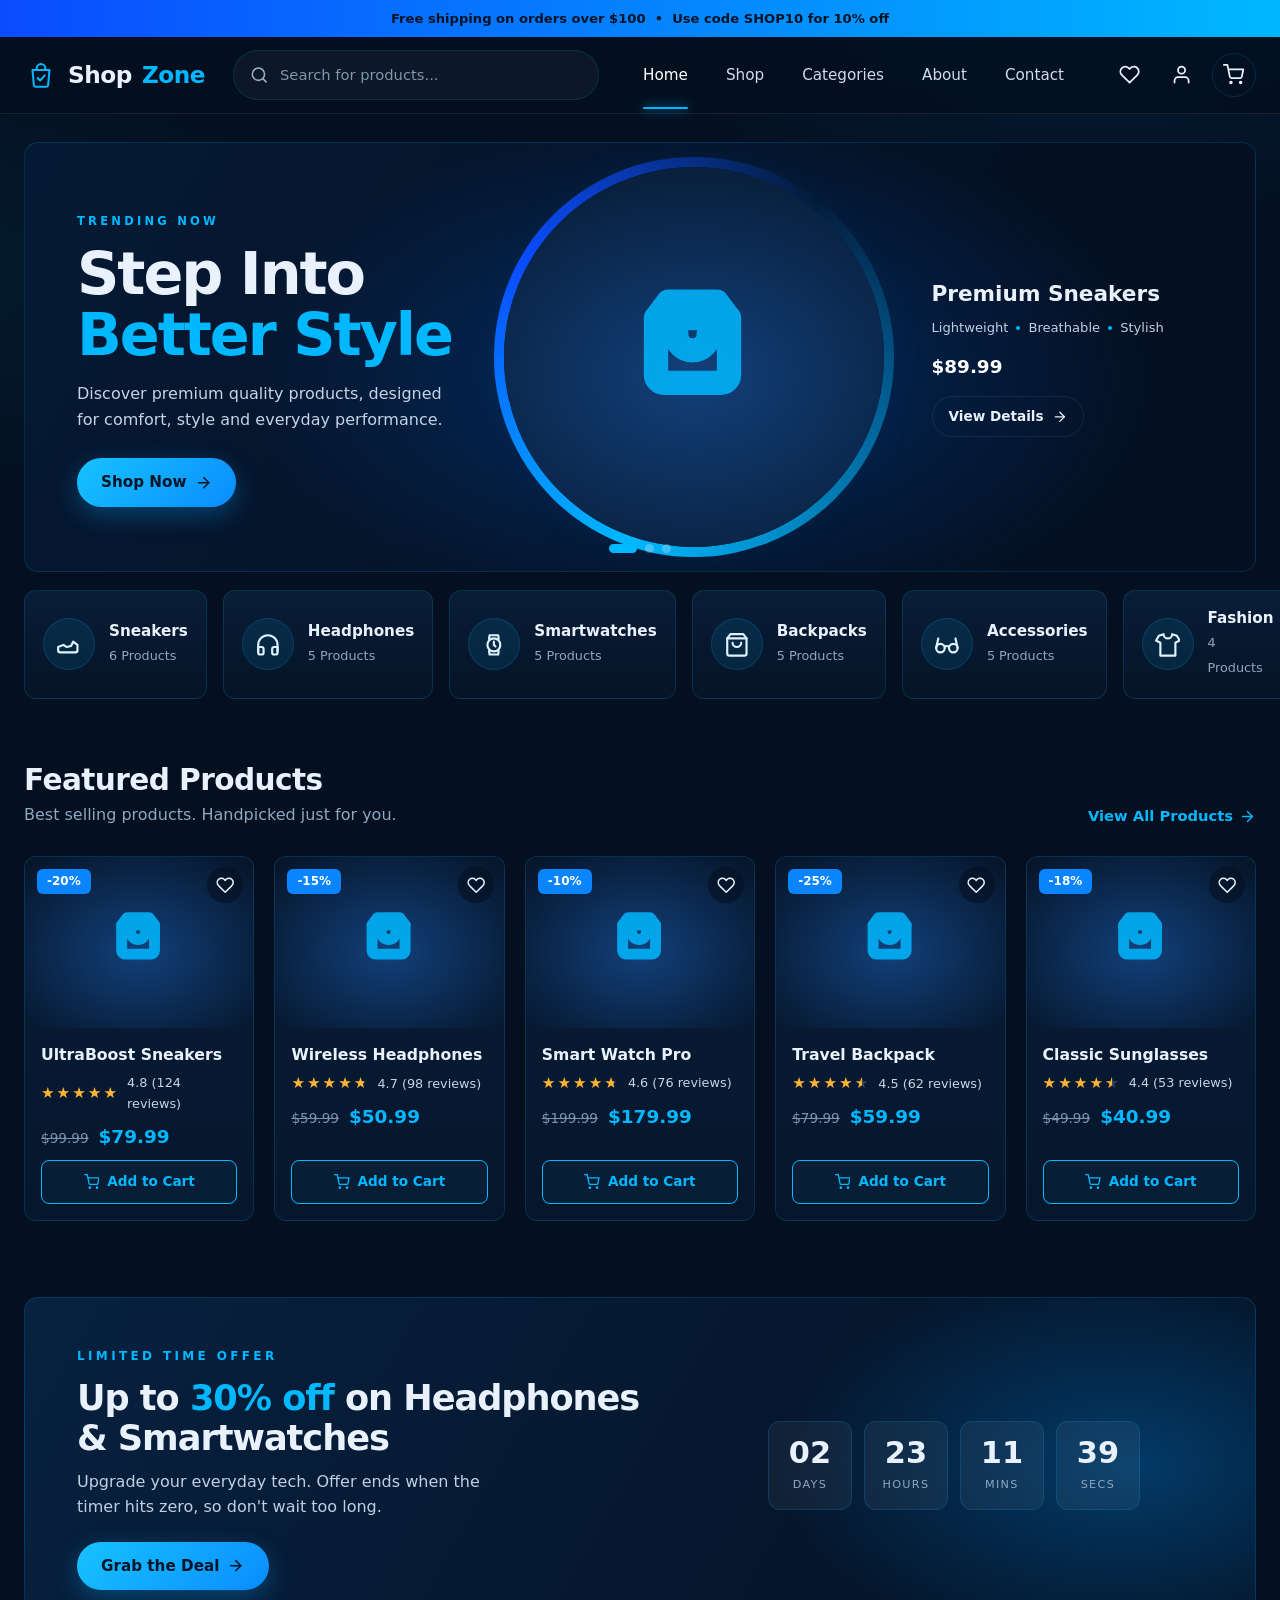
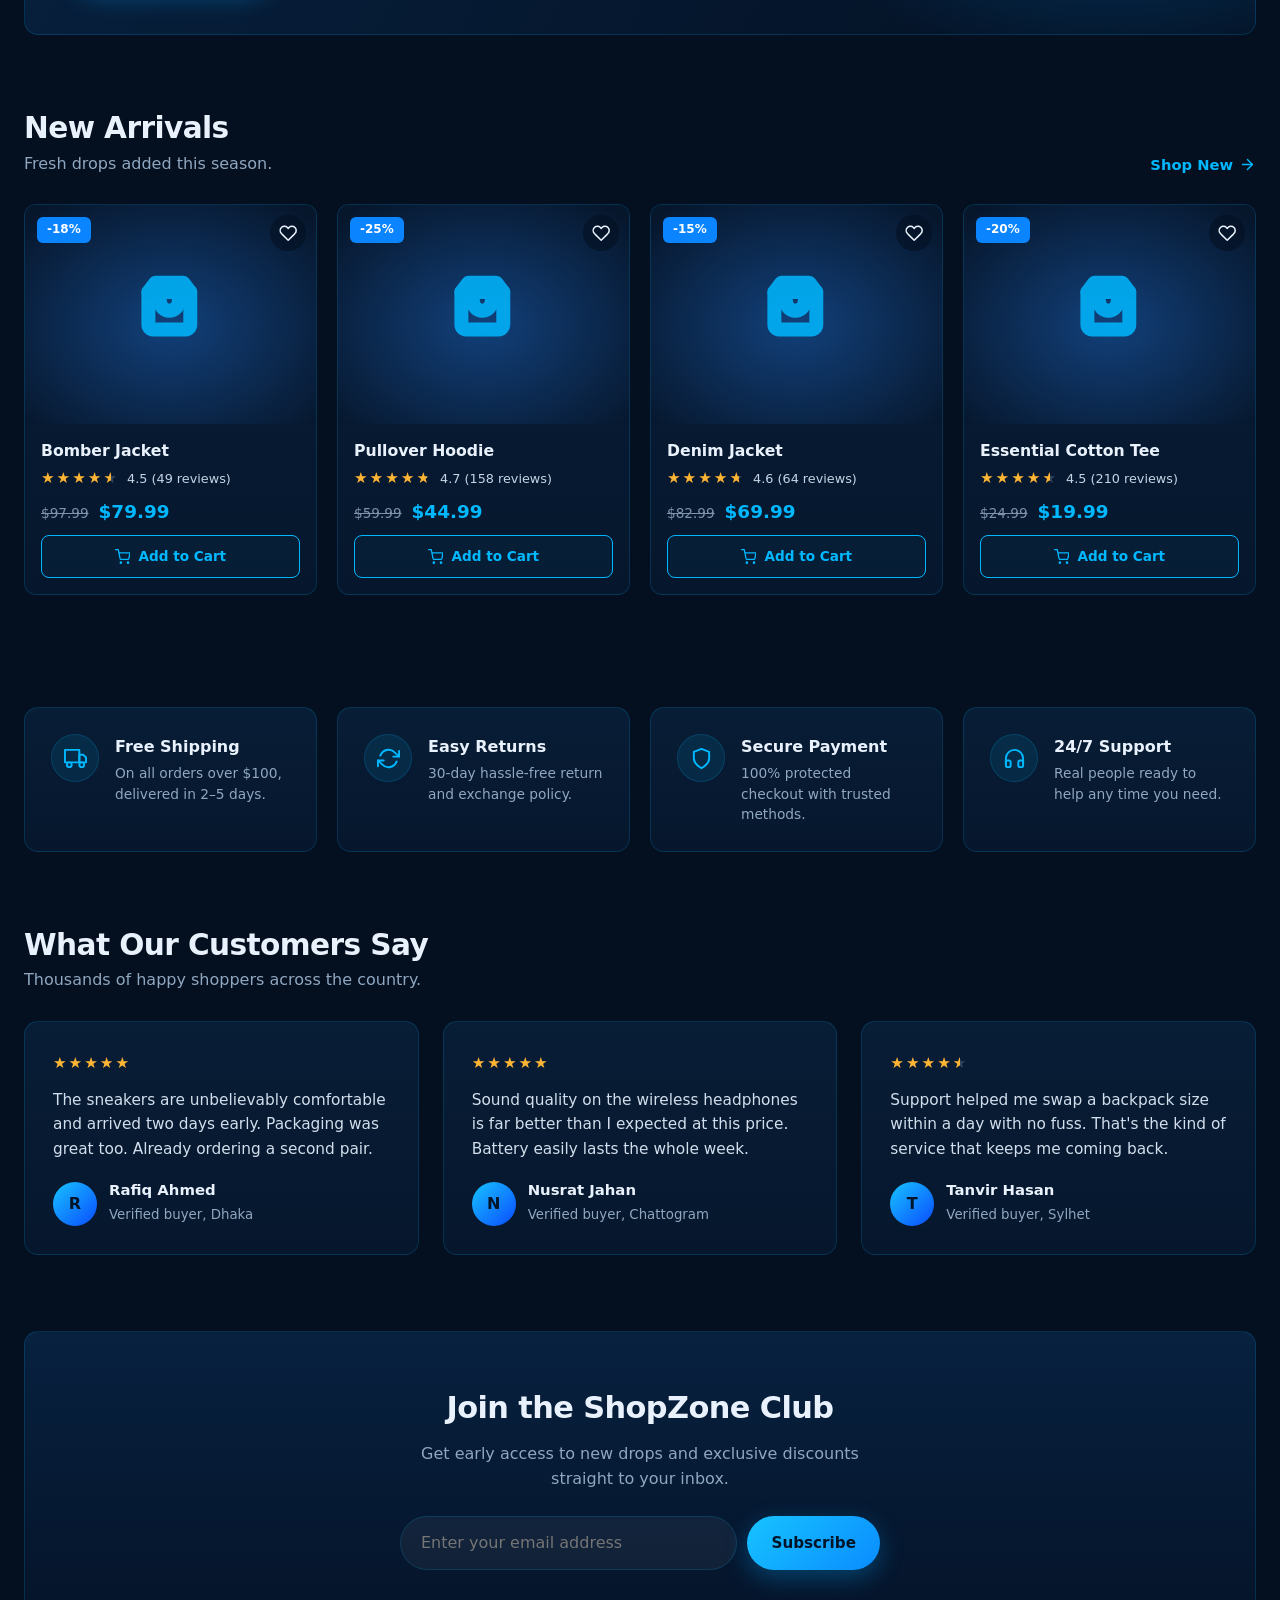
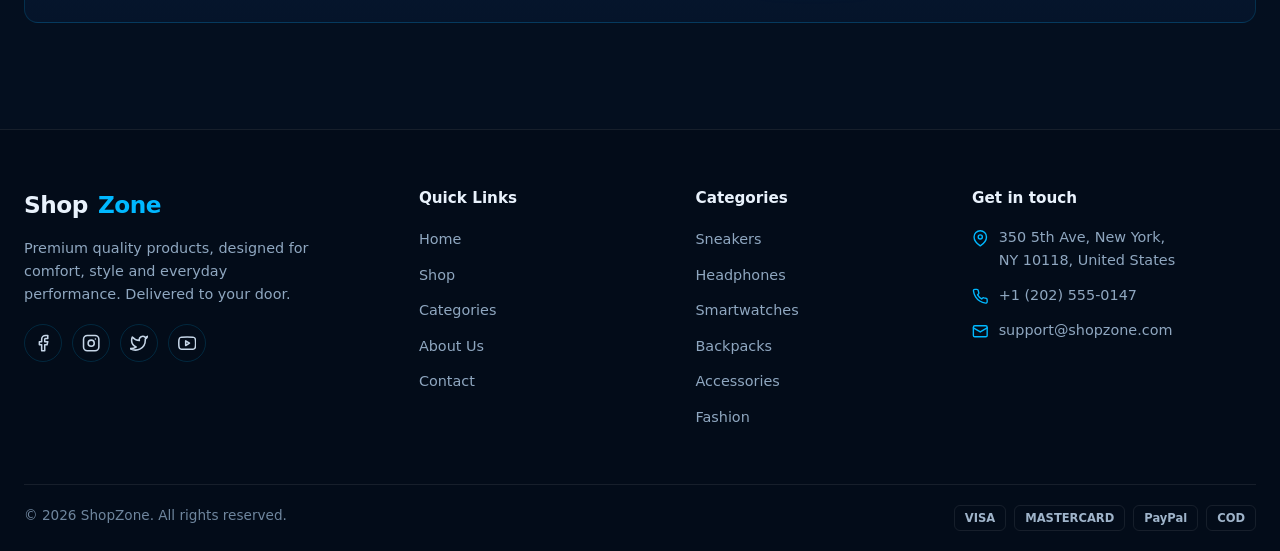
==== commit 80e478c6: "Update index.html" ====
--- a/index.html
+++ b/index.html
@@ -111,8 +111,8 @@
 
   <div id="site-footer"></div>
 
-  <script src="js/data.js"></script>
-  <script src="js/main.js"></script>
-  <script src="js/home.js"></script>
+<script src="data.js"></script>
+<script src="main.js"></script>
+<script src="home.js"></script>
 </body>
 </html>
